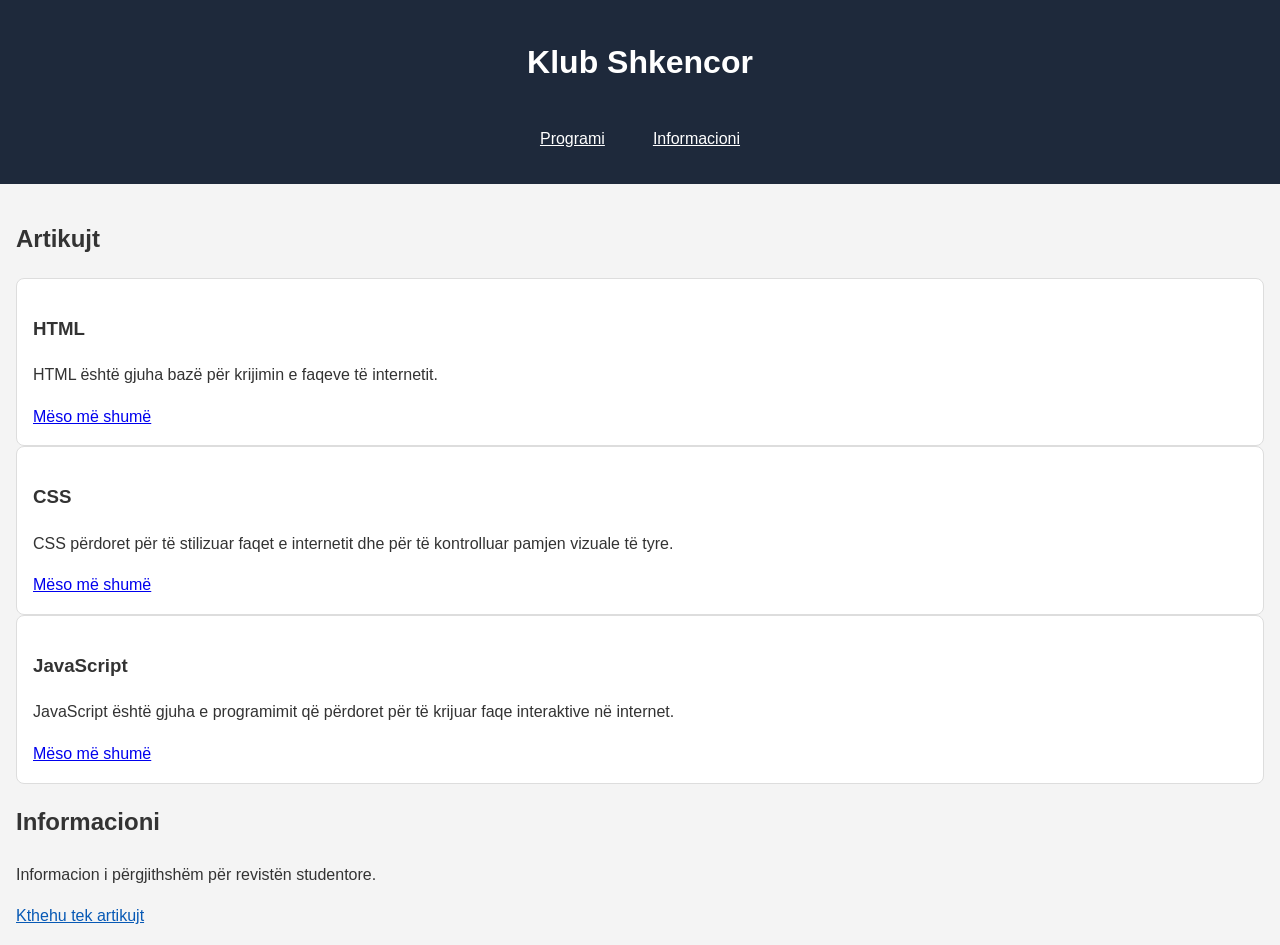
==== JavaIV/index.html @ 976cb8f9 "Add files via upload" ====
<!DOCTYPE html>
<html lang="en">
<head>
  <meta charset="UTF-8">
  <meta name="viewport" content="width=device-width, initial-scale=1.0">
  <title>Grupi 1</title>
  <link rel="stylesheet" href="style.css">
</head>
<body>

  <header>
    <h1>Klub Shkencor</h1>

    <nav aria-label="Menuja kryesore">
      <a href="#programi">Programi</a>
      <a href="#info">Informacioni</a>
    </nav>
  </header>

  <main>
    <section id="programi">
      <h2>Artikujt</h2>

      <div class="artikujt">
        <article>
          <h3>HTML</h3>
          <p>HTML është gjuha bazë për krijimin e faqeve të internetit.

          </p>

          <a href="#info">Mëso më shumë</a>

        </article>

        <article>
          <h3>CSS</h3>
          <p>CSS përdoret për të stilizuar faqet e internetit dhe për të kontrolluar pamjen vizuale të tyre.</p>
          <a href="#info">Mëso më shumë</a>
        </article>
    
        <article>
          <h3>JavaScript</h3>
          <p>JavaScript është gjuha e programimit që përdoret për të krijuar faqe interaktive në internet.</p>
          <a href="#info">Mëso më shumë</a>
        </article>

        <section id="info">
          <h2>Informacioni</h2>
          <p>Informacion i përgjithshëm për revistën studentore.</p>
          <a href="#programi">Kthehu tek artikujt</a>
        </section>
      </div>
    </section>
  </main>
</body>
</html>
---- JavaIV/style.css ----
*{
  box-sizing:border-box;
}
html{
  scroll-behavior: smooth;
}
body{
  margin: 0;
  font-family: Arial, sans-serif;
  line-height: 1.6;
  background-color: #f4f4f4;
  color: #333;
}
header{
  background-color: #1e293b;
  color: #fff;
  padding: 1rem;
  text-align: center;
}
nav {
  display: flex;
  justify-content: center;
  gap: 1rem;
}
nav a{
  color: white;
  padding: 1rem;
}
nav a:hover{
  color:#7491be
}
main{
  padding: 1rem;
}
article{
  width: 100%;
  min-width: 0;
  padding: 1rem;
  background-color: white;
  border: 1px solid #ddd;
  border-radius: 8px;
  overflow-wrap: anywhere;
}
#info a{
  color: #0759b5;
}
.cards {
  width: 1000px;
  padding: 2rem;
  border: 2px solid navy;
}
a:focus-visible{
  outline: 3px solid orange;
  outline-offset: 4px;
}
@media (max-width:600px){
  .artikujt{
    grid-template-columns: 1fr;
  }
@media (min-width:601px){
  .artikujt{
    grid-template-columns: repeat(3, minmax(0, 1fr));
  }
}}
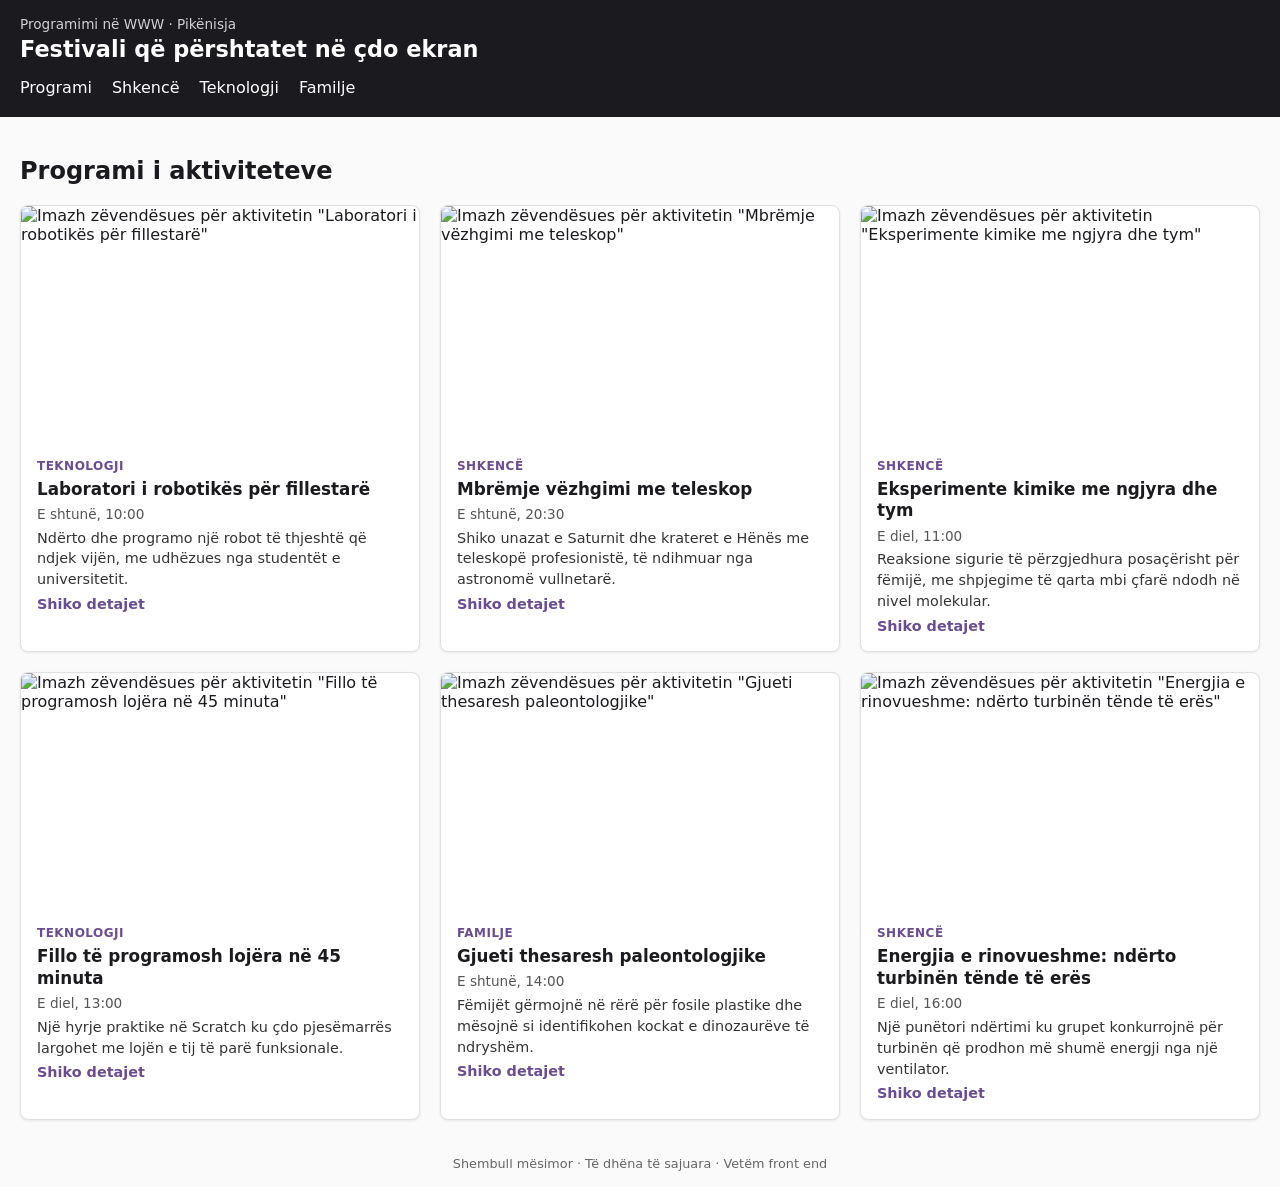
==== commit f9786161: "Add files via upload" ====
--- a/JavaIV/index.html
+++ b/JavaIV/index.html
@@ -1,56 +1,101 @@
-<!DOCTYPE html>
-<html lang="en">
-<head>
-  <meta charset="UTF-8">
-  <meta name="viewport" content="width=device-width, initial-scale=1.0">
-  <title>Grupi 1</title>
-  <link rel="stylesheet" href="style.css">
-</head>
-<body>
-
-  <header>
-    <h1>Klub Shkencor</h1>
-
-    <nav aria-label="Menuja kryesore">
-      <a href="#programi">Programi</a>
-      <a href="#info">Informacioni</a>
-    </nav>
-  </header>
-
-  <main>
-    <section id="programi">
-      <h2>Artikujt</h2>
-
-      <div class="artikujt">
-        <article>
-          <h3>HTML</h3>
-          <p>HTML është gjuha bazë për krijimin e faqeve të internetit.
-
-          </p>
-
-          <a href="#info">Mëso më shumë</a>
-
-        </article>
-
-        <article>
-          <h3>CSS</h3>
-          <p>CSS përdoret për të stilizuar faqet e internetit dhe për të kontrolluar pamjen vizuale të tyre.</p>
-          <a href="#info">Mëso më shumë</a>
-        </article>
-    
-        <article>
-          <h3>JavaScript</h3>
-          <p>JavaScript është gjuha e programimit që përdoret për të krijuar faqe interaktive në internet.</p>
-          <a href="#info">Mëso më shumë</a>
-        </article>
-
-        <section id="info">
-          <h2>Informacioni</h2>
-          <p>Informacion i përgjithshëm për revistën studentore.</p>
-          <a href="#programi">Kthehu tek artikujt</a>
-        </section>
-      </div>
-    </section>
-  </main>
-</body>
-</html>
+<!doctype html>
+<html lang="sq">
+  <head>
+    <meta charset="UTF-8" />
+    <meta name="viewport" content="width=device-width, initial-scale=1" />
+    <title>Festivali që përshtatet në çdo ekran</title>
+    <link rel="stylesheet" href="style.css" />
+  </head>
+  <body>
+    <a class="skip" href="#main">Kalo te përmbajtja</a>
+    <header>
+      <p>Programimi në WWW · Pikënisja</p>
+      <h1>Festivali që përshtatet në çdo ekran</h1>
+      <nav class="site-nav" aria-label="Lundrim kryesor">
+        <button class="nav-toggle" aria-expanded="false" aria-controls="nav-list">
+          Menu
+        </button>
+        <ul class="nav-list" id="nav-list">
+          <li><a href="#main">Programi</a></li>
+          <li><a href="#shkence">Shkencë</a></li>
+          <li><a href="#teknologji">Teknologji</a></li>
+          <li><a href="#familje">Familje</a></li>
+        </ul>
+      </nav>
+    </header>
+    <main id="main">
+      <h2>Programi i aktiviteteve</h2>
+      <ul class="card-grid">
+        <li class="card">
+          <img class="card-img" src="https://picsum.photos/seed/robotics/400/240" alt="Imazh zëvendësues për aktivitetin &quot;Laboratori i robotikës për fillestarë&quot;" loading="lazy" />
+          <div class="card-body">
+            <p class="card-category">Teknologji</p>
+            <h3 class="card-title">Laboratori i robotikës për fillestarë</h3>
+            <p class="card-time"><time datetime="2026-10-24T10:00">E shtunë, 10:00</time></p>
+            <p class="card-desc">Ndërto dhe programo një robot të thjeshtë që ndjek vijën, me udhëzues nga studentët e universitetit.</p>
+            <a class="card-link" href="#">Shiko detajet</a>
+          </div>
+        </li>
+        <li class="card">
+          <img class="card-img" src="https://picsum.photos/seed/astronomy/400/240" alt="Imazh zëvendësues për aktivitetin &quot;Mbrëmje vëzhgimi me teleskop&quot;" loading="lazy" />
+          <div class="card-body">
+            <p class="card-category">Shkencë</p>
+            <h3 class="card-title">Mbrëmje vëzhgimi me teleskop</h3>
+            <p class="card-time"><time datetime="2026-10-24T20:30">E shtunë, 20:30</time></p>
+            <p class="card-desc">Shiko unazat e Saturnit dhe krateret e Hënës me teleskopë profesionistë, të ndihmuar nga astronomë vullnetarë.</p>
+            <a class="card-link" href="#">Shiko detajet</a>
+          </div>
+        </li>
+        <li class="card">
+          <img class="card-img" src="https://picsum.photos/seed/chemistry/400/240" alt="Imazh zëvendësues për aktivitetin &quot;Eksperimente kimike me ngjyra dhe tym&quot;" loading="lazy" />
+          <div class="card-body">
+            <p class="card-category">Shkencë</p>
+            <h3 class="card-title">Eksperimente kimike me ngjyra dhe tym</h3>
+            <p class="card-time"><time datetime="2026-10-25T11:00">E diel, 11:00</time></p>
+            <p class="card-desc">Reaksione sigurie të përzgjedhura posaçërisht për fëmijë, me shpjegime të qarta mbi çfarë ndodh në nivel molekular.</p>
+            <a class="card-link" href="#">Shiko detajet</a>
+          </div>
+        </li>
+        <li class="card">
+          <img class="card-img" src="https://picsum.photos/seed/coding/400/240" alt="Imazh zëvendësues për aktivitetin &quot;Fillo të programosh lojëra në 45 minuta&quot;" loading="lazy" />
+          <div class="card-body">
+            <p class="card-category">Teknologji</p>
+            <h3 class="card-title">Fillo të programosh lojëra në 45 minuta</h3>
+            <p class="card-time"><time datetime="2026-10-25T13:00">E diel, 13:00</time></p>
+            <p class="card-desc">Një hyrje praktike në Scratch ku çdo pjesëmarrës largohet me lojën e tij të parë funksionale.</p>
+            <a class="card-link" href="#">Shiko detajet</a>
+          </div>
+        </li>
+        <li class="card">
+          <img class="card-img" src="https://picsum.photos/seed/dinosaurs/400/240" alt="Imazh zëvendësues për aktivitetin &quot;Gjueti thesaresh paleontologjike&quot;" loading="lazy" />
+          <div class="card-body">
+            <p class="card-category">Familje</p>
+            <h3 class="card-title">Gjueti thesaresh paleontologjike</h3>
+            <p class="card-time"><time datetime="2026-10-24T14:00">E shtunë, 14:00</time></p>
+            <p class="card-desc">Fëmijët gërmojnë në rërë për fosile plastike dhe mësojnë si identifikohen kockat e dinozaurëve të ndryshëm.</p>
+            <a class="card-link" href="#">Shiko detajet</a>
+          </div>
+        </li>
+        <li class="card">
+          <img class="card-img" src="https://picsum.photos/seed/energy/400/240" alt="Imazh zëvendësues për aktivitetin &quot;Energjia e rinovueshme: ndërto turbinën tënde të erës&quot;" loading="lazy" />
+          <div class="card-body">
+            <p class="card-category">Shkencë</p>
+            <h3 class="card-title">Energjia e rinovueshme: ndërto turbinën tënde të erës</h3>
+            <p class="card-time"><time datetime="2026-10-25T16:00">E diel, 16:00</time></p>
+            <p class="card-desc">Një punëtori ndërtimi ku grupet konkurrojnë për turbinën që prodhon më shumë energji nga një ventilator.</p>
+            <a class="card-link" href="#">Shiko detajet</a>
+          </div>
+        </li>
+      </ul>
+    </main>
+    <footer>Shembull mësimor · Të dhëna të sajuara · Vetëm front end</footer>
+    <script>
+      const toggle = document.querySelector(".nav-toggle");
+      const list = document.querySelector(".nav-list");
+      toggle.addEventListener("click", () => {
+        const isOpen = list.classList.toggle("is-open");
+        toggle.setAttribute("aria-expanded", String(isOpen));
+      });
+    </script>
+  </body>
+</html>
--- a/JavaIV/style.css
+++ b/JavaIV/style.css
@@ -1,65 +1,198 @@
-*{
-  box-sizing:border-box;
+/* Shkruaj stilin tënd. */
+* {
+  box-sizing: border-box;
 }
-html{
-  scroll-behavior: smooth;
+
+body {
+  font-family: system-ui, sans-serif;
+  margin: 0;
+  color: #1b1b1f;
+  background: #fafafa;
 }
-body{
+
+.skip {
+  position: absolute;
+  left: -999px;
+  top: auto;
+}
+.skip:focus {
+  position: fixed;
+  left: 1rem;
+  top: 1rem;
+  z-index: 10;
+  background: #fff;
+  padding: 0.5rem 1rem;
+  border-radius: 0.25rem;
+}
+
+header {
+  background: #1b1b1f;
+  color: #fff;
+  padding: 1rem 1.25rem;
+}
+header p {
+  margin: 0 0 0.25rem;
+  font-size: 0.85rem;
+  opacity: 0.8;
+}
+header h1 {
+  margin: 0 0 0.75rem;
+  font-size: 1.4rem;
+}
+
+.site-nav {
+  display: flex;
+  flex-wrap: wrap;
+  align-items: center;
+  gap: 0.75rem;
+}
+.nav-toggle {
+  font: inherit;
+  background: #fff;
+  color: #1b1b1f;
+  border: none;
+  border-radius: 0.25rem;
+  padding: 0.4rem 0.8rem;
+  cursor: pointer;
+}
+.nav-toggle:focus-visible {
+  outline: 3px solid #ffd166;
+  outline-offset: 2px;
+}
+.nav-list {
+  list-style: none;
   margin: 0;
-  font-family: Arial, sans-serif;
-  line-height: 1.6;
-  background-color: #f4f4f4;
+  padding: 0;
+  display: none;
+  flex-direction: column;
+  gap: 0.5rem;
+  width: 100%;
+}
+.nav-list.is-open {
+  display: flex;
+}
+.nav-list a {
+  color: #fff;
+  text-decoration: none;
+  display: inline-block;
+  padding: 0.25rem 0;
+}
+.nav-list a:hover,
+.nav-list a:focus-visible {
+  text-decoration: underline;
+}
+
+@media (min-width: 600px) {
+  .nav-toggle {
+    display: none;
+  }
+  .nav-list {
+    display: flex !important;
+    flex-direction: row;
+    flex-wrap: wrap;
+    width: auto;
+    gap: 1.25rem;
+  }
+}
+
+main {
+  padding: 1.25rem;
+}
+
+.card-grid {
+  list-style: none;
+  margin: 0;
+  padding: 0;
+  display: grid;
+  grid-template-columns: 1fr;
+  gap: 1.25rem;
+}
+
+@media (min-width: 600px) and (max-width: 899px) {
+  .card-grid {
+    grid-template-columns: repeat(2, 1fr);
+  }
+}
+
+@media (min-width: 900px) {
+  .card-grid {
+    grid-template-columns: repeat(3, 1fr);
+  }
+}
+
+.card {
+  display: flex;
+  flex-direction: column;
+  background: #fff;
+  border: 1px solid #e0e0e0;
+  border-radius: 0.5rem;
+  overflow: hidden;
+  box-shadow: 0 1px 3px rgba(0, 0, 0, 0.08);
+}
+
+.card-img {
+  width: 100%;
+  height: auto;
+  aspect-ratio: 5 / 3;
+  object-fit: cover;
+  display: block;
+}
+
+.card-body {
+  padding: 0.9rem 1rem 1.1rem;
+  display: flex;
+  flex-direction: column;
+  gap: 0.35rem;
+}
+
+.card-category {
+  margin: 0;
+  font-size: 0.75rem;
+  text-transform: uppercase;
+  letter-spacing: 0.04em;
+  color: #6a4c93;
+  font-weight: 600;
+}
+
+.card-title {
+  margin: 0;
+  font-size: 1.05rem;
+  line-height: 1.3;
+  overflow-wrap: break-word;
+  word-break: break-word;
+  hyphens: auto;
+}
+
+.card-time {
+  margin: 0;
+  font-size: 0.85rem;
+  color: #555;
+}
+
+.card-desc {
+  margin: 0;
+  font-size: 0.9rem;
+  line-height: 1.45;
   color: #333;
+  overflow-wrap: break-word;
 }
-header{
-  background-color: #1e293b;
-  color: #fff;
-  padding: 1rem;
+
+.card-link {
+  margin-top: auto;
+  align-self: flex-start;
+  font-size: 0.9rem;
+  font-weight: 600;
+  color: #6a4c93;
+  text-decoration: none;
+}
+.card-link:hover,
+.card-link:focus-visible {
+  text-decoration: underline;
+}
+
+footer {
+  padding: 1rem 1.25rem;
+  font-size: 0.8rem;
+  color: #666;
   text-align: center;
-}
-nav {
-  display: flex;
-  justify-content: center;
-  gap: 1rem;
-}
-nav a{
-  color: white;
-  padding: 1rem;
-}
-nav a:hover{
-  color:#7491be
-}
-main{
-  padding: 1rem;
-}
-article{
-  width: 100%;
-  min-width: 0;
-  padding: 1rem;
-  background-color: white;
-  border: 1px solid #ddd;
-  border-radius: 8px;
-  overflow-wrap: anywhere;
-}
-#info a{
-  color: #0759b5;
-}
-.cards {
-  width: 1000px;
-  padding: 2rem;
-  border: 2px solid navy;
-}
-a:focus-visible{
-  outline: 3px solid orange;
-  outline-offset: 4px;
-}
-@media (max-width:600px){
-  .artikujt{
-    grid-template-columns: 1fr;
-  }
-@media (min-width:601px){
-  .artikujt{
-    grid-template-columns: repeat(3, minmax(0, 1fr));
-  }
-}}
-
+}
